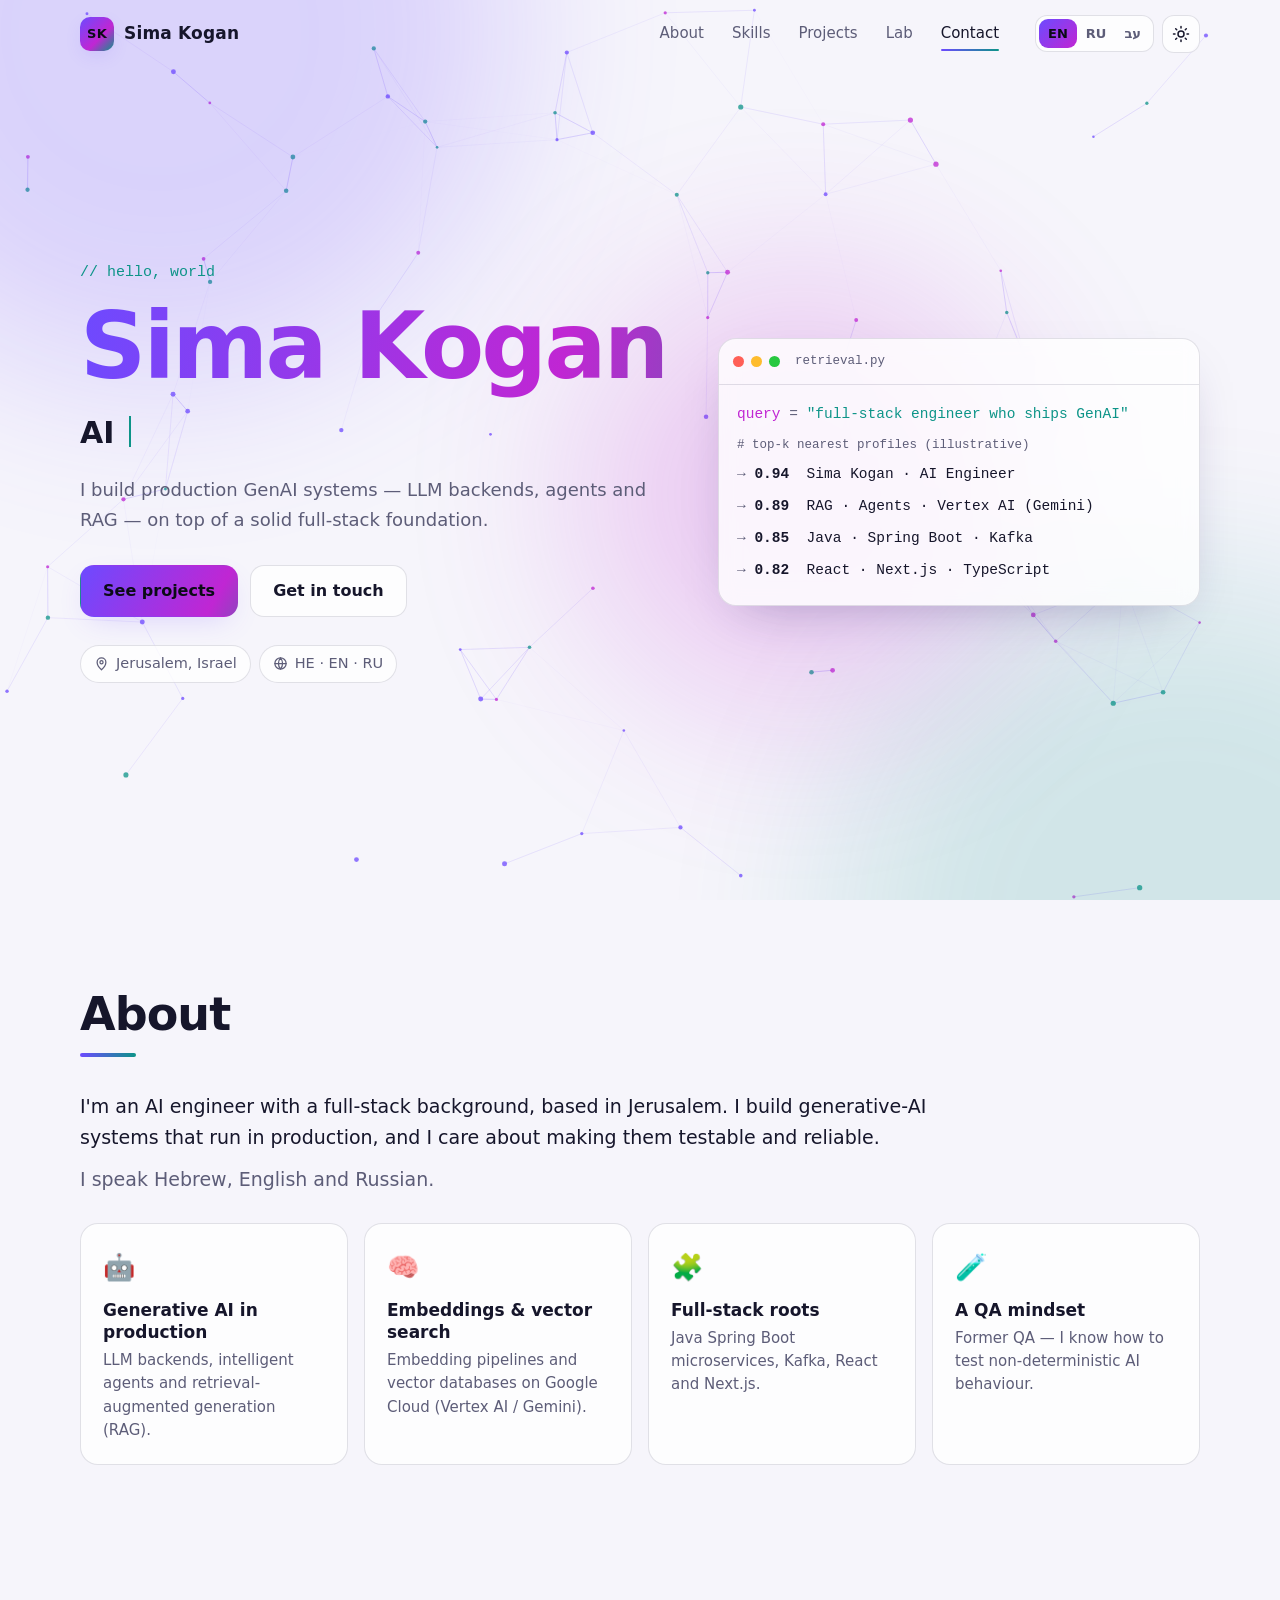
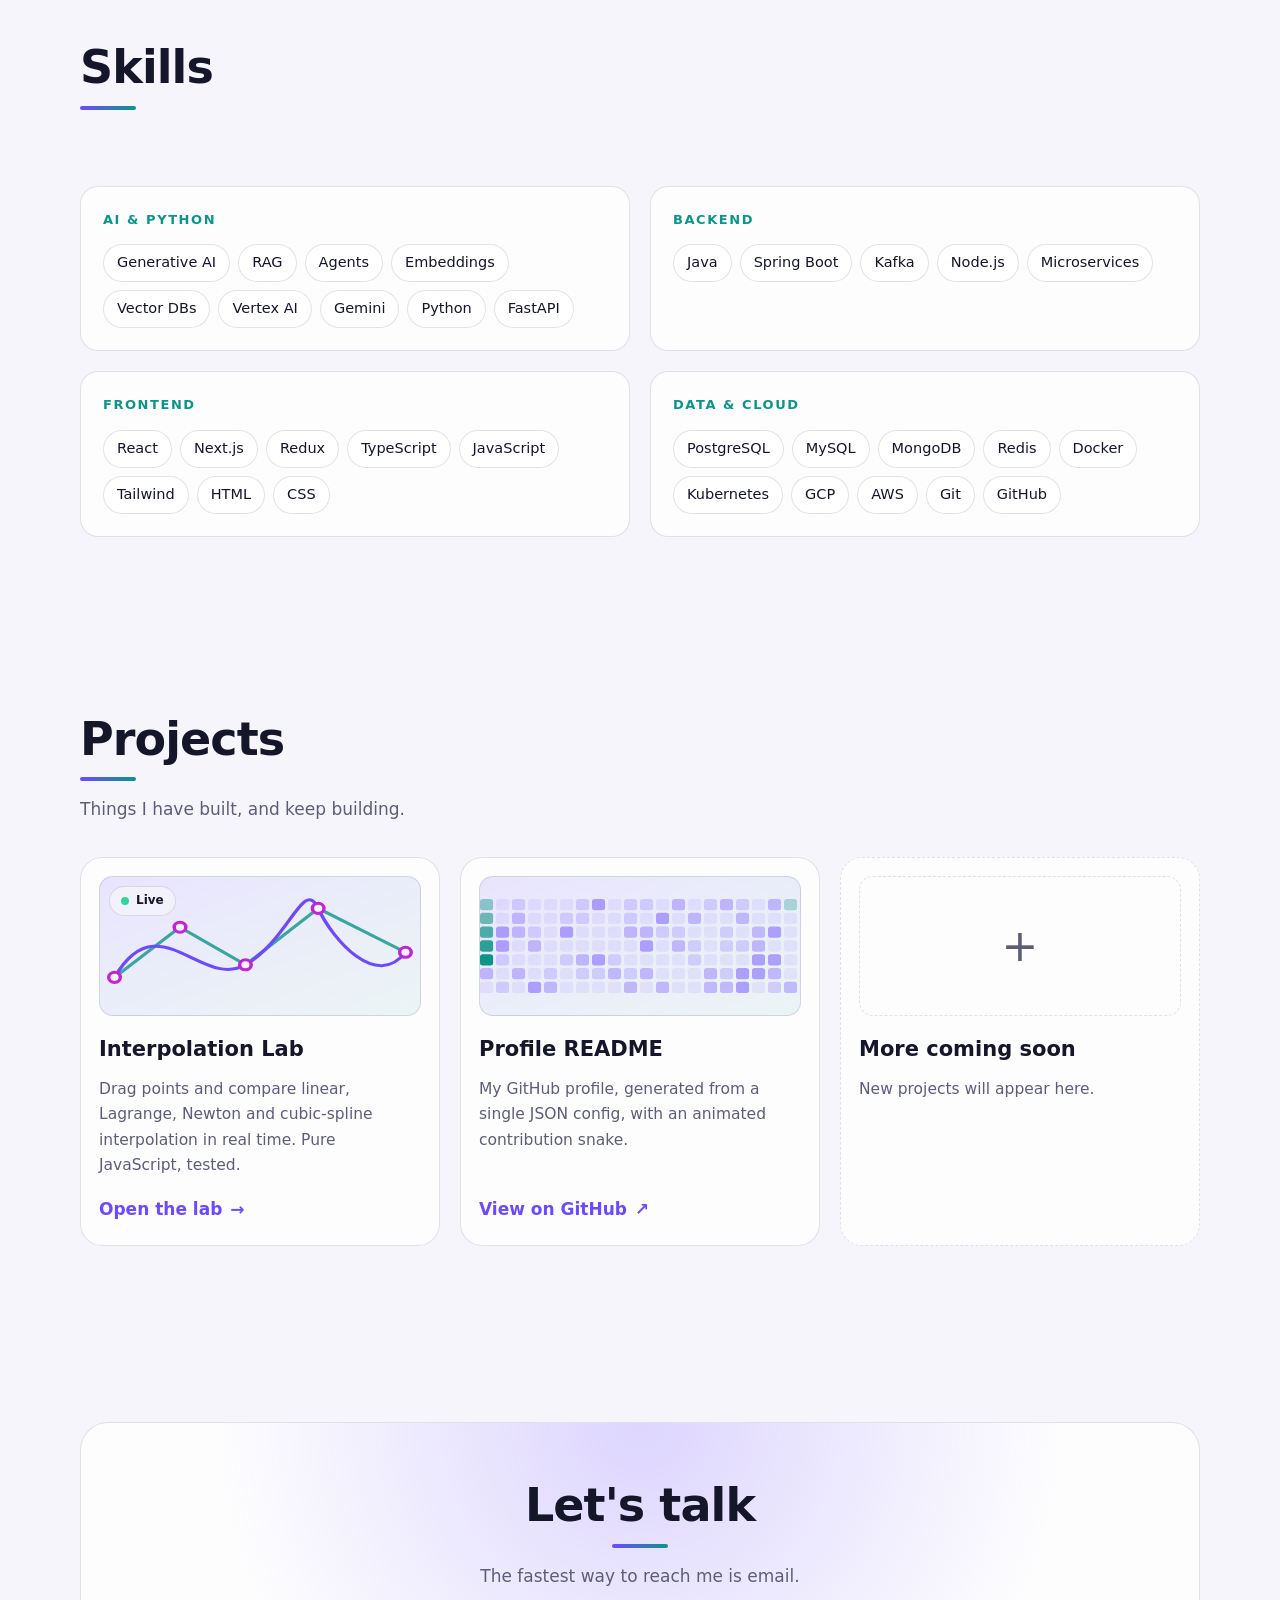
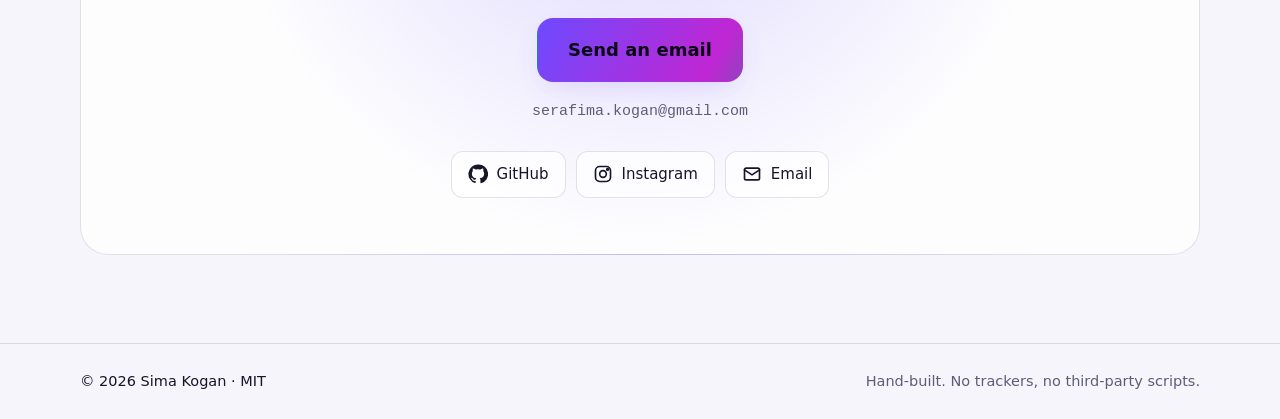
==== index.html @ 6fab61fb "feat: portfolio site" ====
<!DOCTYPE html>
<html lang="en" dir="ltr">
<head>
  <meta charset="UTF-8">
  <meta name="viewport" content="width=device-width, initial-scale=1">
  <title>Sima Kogan — AI Engineer &amp; Full Stack Developer</title>
  <meta name="description" content="Portfolio of Sima Kogan — AI Engineer and Full Stack Developer in Jerusalem. Generative AI, RAG, Vertex AI, Java and React.">
  <meta name="author" content="Sima Kogan">
  <meta name="theme-color" content="#07070d">
  <meta property="og:title" content="Sima Kogan — AI Engineer &amp; Full Stack Developer">
  <meta property="og:description" content="Production GenAI systems, RAG and agents on a full-stack foundation.">
  <meta property="og:type" content="website">
  <link rel="canonical" href="https://simakogan.github.io/portfolio/">
  <link rel="icon" href="favicon.svg" type="image/svg+xml">
  <link rel="stylesheet" href="css/style.css">
  <script>
    (function () {
      var d = document.documentElement;
      d.classList.add('js');
      try {
        var t = localStorage.getItem('sk-theme');
        if (!t) t = matchMedia('(prefers-color-scheme: light)').matches ? 'light' : 'dark';
        d.setAttribute('data-theme', t);
        var l = localStorage.getItem('sk-lang');
        if (l === 'ru' || l === 'he') { d.lang = l; d.dir = l === 'he' ? 'rtl' : 'ltr'; }
      } catch (e) { d.setAttribute('data-theme', 'dark'); }
    })();
  </script>
</head>
<body data-title="title.home">
  <div class="progress" id="progress" aria-hidden="true"></div>
  <canvas id="bg" aria-hidden="true"></canvas>
  <div class="aurora" aria-hidden="true"><i></i><i></i><i></i></div>
  <div class="cursor-glow" id="glow" aria-hidden="true"></div>

  <header class="nav" id="nav">
    <div class="nav__inner">
      <a class="logo" href="#top" aria-label="Sima Kogan">
        <span class="logo__mark">SK</span><span class="logo__text">Sima Kogan</span>
      </a>
      <nav class="nav__links" id="navLinks" aria-label="Main">
        <a href="#about" data-i18n="nav.about">About</a>
        <a href="#skills" data-i18n="nav.skills">Skills</a>
        <a href="#projects" data-i18n="nav.projects">Projects</a>
        <a href="lab.html" data-i18n="nav.lab">Lab</a>
        <a href="#contact" data-i18n="nav.contact">Contact</a>
      </nav>
      <div class="nav__tools">
        <div class="seg" role="group" aria-label="Language">
          <button type="button" data-lang="en" aria-pressed="true">EN</button>
          <button type="button" data-lang="ru" aria-pressed="false">RU</button>
          <button type="button" data-lang="he" aria-pressed="false">עב</button>
        </div>
        <button type="button" class="icon-btn" id="theme" aria-label="Toggle theme" title="Toggle theme">
          <svg viewBox="0 0 24 24" width="18" height="18" fill="none" stroke="currentColor" stroke-width="2" stroke-linecap="round" stroke-linejoin="round" aria-hidden="true"><circle cx="12" cy="12" r="4"/><path d="M12 2v2M12 20v2M4.9 4.9l1.4 1.4M17.7 17.7l1.4 1.4M2 12h2M20 12h2M4.9 19.1l1.4-1.4M17.7 6.3l1.4-1.4"/></svg>
        </button>
        <button type="button" class="icon-btn burger" id="burger" aria-label="Menu" aria-expanded="false">
          <span></span><span></span><span></span>
        </button>
      </div>
    </div>
  </header>

  <main id="top">
    <!-- HERO -->
    <section class="hero container">
      <div class="hero__text">
        <p class="mono eyebrow" data-i18n="hero.greet">// hello, world</p>
        <h1 class="hero__name"><span class="grad">Sima Kogan</span></h1>
        <p class="hero__role"><span id="typed" aria-live="off"></span><span class="caret" aria-hidden="true"></span></p>
        <p class="hero__tag" data-i18n="hero.tag">I build production GenAI systems — LLM backends, agents and RAG — on top of a solid full-stack foundation.</p>
        <div class="hero__cta">
          <a class="btn btn--primary" href="#projects" data-i18n="hero.cta1">See projects</a>
          <a class="btn btn--ghost" href="#contact" data-i18n="hero.cta2">Get in touch</a>
        </div>
        <ul class="chips chips--meta">
          <li><svg viewBox="0 0 24 24" width="15" height="15" fill="none" stroke="currentColor" stroke-width="2" stroke-linecap="round" stroke-linejoin="round" aria-hidden="true"><path d="M12 22s7-6.2 7-12a7 7 0 1 0-14 0c0 5.8 7 12 7 12z"/><circle cx="12" cy="10" r="2.5"/></svg><span data-i18n="hero.loc">Jerusalem, Israel</span></li>
          <li><svg viewBox="0 0 24 24" width="15" height="15" fill="none" stroke="currentColor" stroke-width="2" stroke-linecap="round" stroke-linejoin="round" aria-hidden="true"><circle cx="12" cy="12" r="9"/><path d="M3 12h18M12 3a14 14 0 0 1 0 18M12 3a14 14 0 0 0 0 18"/></svg><span data-i18n="hero.langs">HE · EN · RU</span></li>
        </ul>
      </div>

      <div class="term tilt" aria-hidden="true">
        <div class="term__bar"><i></i><i></i><i></i><span>retrieval.py</span></div>
        <div class="term__body">
          <div class="ln" style="--d:.2s"><span class="k">query</span> <span class="o">=</span> <span class="s">"full-stack engineer who ships GenAI"</span></div>
          <div class="ln c" style="--d:.5s"># top-k nearest profiles (illustrative)</div>
          <div class="ln" style="--d:.8s"><span class="o">→</span> <span class="n">0.94</span>  Sima Kogan · AI Engineer</div>
          <div class="ln" style="--d:1.1s"><span class="o">→</span> <span class="n">0.89</span>  RAG · Agents · Vertex AI (Gemini)</div>
          <div class="ln" style="--d:1.4s"><span class="o">→</span> <span class="n">0.85</span>  Java · Spring Boot · Kafka</div>
          <div class="ln" style="--d:1.7s"><span class="o">→</span> <span class="n">0.82</span>  React · Next.js · TypeScript</div>
        </div>
      </div>
    </section>

    <!-- ABOUT -->
    <section class="section container" id="about">
      <h2 class="section__title reveal" data-i18n="about.title">About</h2>
      <div class="about">
        <div class="about__text reveal">
          <p data-i18n="about.p1">I'm an AI engineer with a full-stack background, based in Jerusalem. I build generative-AI systems that run in production, and I care about making them testable and reliable.</p>
          <p class="muted" data-i18n="about.p2">I speak Hebrew, English and Russian.</p>
        </div>
        <div class="cards">
          <article class="card spot reveal" style="--d:.05s">
            <div class="card__ic">🤖</div>
            <h3 data-i18n="about.c1.t">Generative AI in production</h3>
            <p data-i18n="about.c1.d">LLM backends, intelligent agents and retrieval-augmented generation (RAG).</p>
          </article>
          <article class="card spot reveal" style="--d:.12s">
            <div class="card__ic">🧠</div>
            <h3 data-i18n="about.c2.t">Embeddings &amp; vector search</h3>
            <p data-i18n="about.c2.d">Embedding pipelines and vector databases on Google Cloud (Vertex AI / Gemini).</p>
          </article>
          <article class="card spot reveal" style="--d:.19s">
            <div class="card__ic">🧩</div>
            <h3 data-i18n="about.c3.t">Full-stack roots</h3>
            <p data-i18n="about.c3.d">Java Spring Boot microservices, Kafka, React and Next.js.</p>
          </article>
          <article class="card spot reveal" style="--d:.26s">
            <div class="card__ic">🧪</div>
            <h3 data-i18n="about.c4.t">A QA mindset</h3>
            <p data-i18n="about.c4.d">Former QA — I know how to test non-deterministic AI behaviour.</p>
          </article>
        </div>
      </div>
    </section>

    <!-- SKILLS -->
    <section class="section container" id="skills">
      <h2 class="section__title reveal" data-i18n="skills.title">Skills</h2>
      <p class="section__sub reveal" data-i18n="skills.sub">The tools I reach for.</p>
      <div class="skills">
        <div class="skillgroup reveal">
          <h3 data-i18n="skills.g1">AI &amp; Python</h3>
          <ul class="chips"><li>Generative AI</li><li>RAG</li><li>Agents</li><li>Embeddings</li><li>Vector DBs</li><li>Vertex AI</li><li>Gemini</li><li>Python</li><li>FastAPI</li></ul>
        </div>
        <div class="skillgroup reveal" style="--d:.06s">
          <h3 data-i18n="skills.g2">Backend</h3>
          <ul class="chips"><li>Java</li><li>Spring Boot</li><li>Kafka</li><li>Node.js</li><li>Microservices</li></ul>
        </div>
        <div class="skillgroup reveal" style="--d:.12s">
          <h3 data-i18n="skills.g3">Frontend</h3>
          <ul class="chips"><li>React</li><li>Next.js</li><li>Redux</li><li>TypeScript</li><li>JavaScript</li><li>Tailwind</li><li>HTML</li><li>CSS</li></ul>
        </div>
        <div class="skillgroup reveal" style="--d:.18s">
          <h3 data-i18n="skills.g4">Data &amp; cloud</h3>
          <ul class="chips"><li>PostgreSQL</li><li>MySQL</li><li>MongoDB</li><li>Redis</li><li>Docker</li><li>Kubernetes</li><li>GCP</li><li>AWS</li><li>Git</li><li>GitHub</li></ul>
        </div>
      </div>
    </section>

    <!-- PROJECTS -->
    <section class="section container" id="projects">
      <h2 class="section__title reveal" data-i18n="projects.title">Projects</h2>
      <p class="section__sub reveal" data-i18n="projects.sub">Things I have built, and keep building.</p>
      <div class="projects">
        <a class="project tilt spot reveal" href="lab.html">
          <div class="project__art" aria-hidden="true">
            <svg viewBox="0 0 220 110" preserveAspectRatio="none">
              <path class="p-line l1" d="M10 80 L55 40 L100 70 L150 25 L210 60"/>
              <path class="p-line l2" d="M10 80 C 40 20, 70 90, 100 70 S 140 0, 150 25 S 190 90, 210 60"/>
              <g class="p-dots"><circle cx="10" cy="80" r="4"/><circle cx="55" cy="40" r="4"/><circle cx="100" cy="70" r="4"/><circle cx="150" cy="25" r="4"/><circle cx="210" cy="60" r="4"/></g>
            </svg>
          </div>
          <span class="badge"><i></i><span data-i18n="projects.live">Live</span></span>
          <h3 data-i18n="projects.p1.t">Interpolation Lab</h3>
          <p data-i18n="projects.p1.d">Drag points and compare linear, Lagrange, Newton and cubic-spline interpolation in real time. Pure JavaScript, tested.</p>
          <span class="project__link"><span data-i18n="projects.p1.b">Open the lab</span> <b aria-hidden="true">→</b></span>
        </a>
        <a class="project tilt spot reveal" style="--d:.08s" href="https://github.com/SimaKogan/SimaKogan" target="_blank" rel="noopener">
          <div class="project__art project__art--grid" aria-hidden="true">
            <svg viewBox="0 0 220 110" preserveAspectRatio="none">
              <g class="p-cells"></g>
            </svg>
          </div>
          <h3 data-i18n="projects.p2.t">Profile README</h3>
          <p data-i18n="projects.p2.d">My GitHub profile, generated from a single JSON config, with an animated contribution snake.</p>
          <span class="project__link"><span data-i18n="projects.p2.b">View on GitHub</span> <b aria-hidden="true">↗</b></span>
        </a>
        <div class="project project--soon reveal" style="--d:.16s">
          <div class="project__art project__art--soon" aria-hidden="true"><span>+</span></div>
          <h3 data-i18n="projects.p3.t">More coming soon</h3>
          <p data-i18n="projects.p3.d">New projects will appear here.</p>
        </div>
      </div>
    </section>

    <!-- CONTACT -->
    <section class="section container" id="contact">
      <div class="contact reveal">
        <h2 class="section__title" data-i18n="contact.title">Let's talk</h2>
        <p class="section__sub" data-i18n="contact.sub">The fastest way to reach me is email.</p>
        <a class="btn btn--primary btn--lg" href="mailto:serafima.kogan@gmail.com"><span data-i18n="contact.mail">Send an email</span></a>
        <p class="mono contact__mail">serafima.kogan@gmail.com</p>
        <ul class="social">
          <li><a href="https://github.com/SimaKogan" target="_blank" rel="noopener" aria-label="GitHub">
            <svg viewBox="0 0 24 24" width="20" height="20" fill="currentColor" aria-hidden="true"><path d="M12 .5a11.5 11.5 0 0 0-3.64 22.41c.58.1.79-.25.79-.56v-2c-3.2.7-3.88-1.37-3.88-1.37-.52-1.33-1.28-1.69-1.28-1.69-1.04-.71.08-.7.08-.7 1.15.08 1.76 1.19 1.76 1.19 1.03 1.76 2.7 1.25 3.36.96.1-.75.4-1.25.73-1.54-2.55-.29-5.24-1.28-5.24-5.69 0-1.26.45-2.28 1.19-3.08-.12-.29-.52-1.46.11-3.04 0 0 .97-.31 3.17 1.18a11 11 0 0 1 5.78 0c2.2-1.49 3.17-1.18 3.17-1.18.63 1.58.23 2.75.11 3.04.74.8 1.19 1.82 1.19 3.08 0 4.42-2.7 5.39-5.27 5.68.41.36.78 1.06.78 2.14v3.17c0 .31.21.67.8.56A11.5 11.5 0 0 0 12 .5z"/></svg><span>GitHub</span></a></li>
          <li><a href="https://instagram.com/serafymakogan" target="_blank" rel="noopener" aria-label="Instagram">
            <svg viewBox="0 0 24 24" width="20" height="20" fill="none" stroke="currentColor" stroke-width="2" stroke-linecap="round" stroke-linejoin="round" aria-hidden="true"><rect x="3" y="3" width="18" height="18" rx="5"/><circle cx="12" cy="12" r="4"/><circle cx="17.5" cy="6.5" r="1" fill="currentColor"/></svg><span>Instagram</span></a></li>
          <li><a href="mailto:serafima.kogan@gmail.com" aria-label="Email">
            <svg viewBox="0 0 24 24" width="20" height="20" fill="none" stroke="currentColor" stroke-width="2" stroke-linecap="round" stroke-linejoin="round" aria-hidden="true"><rect x="3" y="5" width="18" height="14" rx="2"/><path d="m3 7 9 6 9-6"/></svg><span>Email</span></a></li>
        </ul>
      </div>
    </section>
  </main>

  <footer class="footer">
    <div class="container footer__inner">
      <span>© <span id="year">2026</span> Sima Kogan · MIT</span>
      <span class="muted" data-i18n="footer.built">Hand-built. No trackers, no third-party scripts.</span>
    </div>
  </footer>

  <script src="js/i18n.js"></script>
  <script src="js/common.js"></script>
  <script src="js/home.js"></script>
</body>
</html>
---- css/style.css ----
/* ==========================================================
   Sima Kogan — portfolio. Hand-written CSS, no dependencies.
   ========================================================== */

:root {
  --bg: #07070d;
  --bg2: #0d0d1a;
  --fg: #ececf6;
  --muted: #9a9ab3;
  --card: rgba(255, 255, 255, .045);
  --card-hi: rgba(255, 255, 255, .08);
  --line: rgba(255, 255, 255, .1);
  --a: #a78bfa;      /* violet */
  --b: #5eead4;      /* mint */
  --c: #f0abfc;      /* orchid */
  --d: #fbbf24;      /* amber */
  --glow: rgba(167, 139, 250, .35);
  --shadow: 0 20px 60px -20px rgba(0, 0, 0, .7);
  --radius: 18px;
  --maxw: 1120px;
  --nav-h: 68px;
  --font: system-ui, -apple-system, "Segoe UI", Roboto, "Noto Sans", "Noto Sans Hebrew", "Helvetica Neue", Arial, sans-serif;
  --mono: ui-monospace, "SF Mono", "Cascadia Code", Menlo, Consolas, "Liberation Mono", monospace;
  color-scheme: dark;
}

:root[data-theme="light"] {
  --bg: #f6f5fb;
  --bg2: #ffffff;
  --fg: #16162b;
  --muted: #5d5d78;
  --card: rgba(255, 255, 255, .75);
  --card-hi: #ffffff;
  --line: rgba(22, 22, 60, .12);
  --a: #6d4aff;
  --b: #0d9488;
  --c: #c026d3;
  --d: #d97706;
  --glow: rgba(109, 74, 255, .22);
  --shadow: 0 20px 50px -24px rgba(40, 30, 100, .35);
  color-scheme: light;
}

*, *::before, *::after { box-sizing: border-box; }
html { scroll-behavior: smooth; scroll-padding-top: calc(var(--nav-h) + 12px); -webkit-text-size-adjust: 100%; }
body {
  margin: 0;
  background: var(--bg);
  color: var(--fg);
  font-family: var(--font);
  font-size: 17px;
  line-height: 1.65;
  overflow-x: hidden;
  -webkit-font-smoothing: antialiased;
}
img, svg { max-width: 100%; }
a { color: inherit; text-decoration: none; }
ul { list-style: none; margin: 0; padding: 0; }
h1, h2, h3, p { margin: 0; }
button { font: inherit; color: inherit; cursor: pointer; }
:focus-visible { outline: 2px solid var(--b); outline-offset: 3px; border-radius: 6px; }
::selection { background: var(--a); color: #fff; }

.container { width: min(100% - 32px, var(--maxw)); margin-inline: auto; position: relative; z-index: 1; }
.mono { font-family: var(--mono); }
.muted { color: var(--muted); }

/* ---------- background layers ---------- */
#bg { position: fixed; inset: 0; width: 100%; height: 100%; z-index: 0; pointer-events: none; }
.aurora { position: fixed; inset: 0; z-index: 0; pointer-events: none; overflow: hidden; }
.aurora i {
  position: absolute; width: 55vmax; height: 55vmax; border-radius: 50%;
  filter: blur(90px); opacity: .22; will-change: transform;
  animation: drift 26s ease-in-out infinite alternate;
}
.aurora i:nth-child(1) { background: var(--a); top: -25vmax; left: -15vmax; }
.aurora i:nth-child(2) { background: var(--b); bottom: -30vmax; right: -20vmax; animation-duration: 32s; opacity: .14; }
.aurora i:nth-child(3) { background: var(--c); top: 30%; left: 45%; width: 35vmax; height: 35vmax; animation-duration: 38s; opacity: .10; }
:root[data-theme="light"] .aurora i { opacity: .20; }
:root[data-theme="light"] .aurora i:nth-child(2) { opacity: .16; }
@keyframes drift { to { transform: translate3d(8vmax, 6vmax, 0) scale(1.15); } }

.cursor-glow {
  position: fixed; left: 0; top: 0; width: 420px; height: 420px; margin: -210px 0 0 -210px;
  border-radius: 50%; pointer-events: none; z-index: 0; opacity: 0;
  background: radial-gradient(circle, var(--glow), transparent 65%);
  transition: opacity .4s; will-change: transform;
}
.cursor-glow.on { opacity: .55; }
@media (hover: none) { .cursor-glow { display: none; } }

.progress {
  position: fixed; top: 0; left: 0; right: 0; height: 3px; z-index: 60;
  background: linear-gradient(90deg, var(--a), var(--c), var(--b));
  transform-origin: 0 50%; transform: scaleX(0);
}
:root[dir="rtl"] .progress { transform-origin: 100% 50%; }

/* ---------- nav ---------- */
.nav {
  position: fixed; inset: 0 0 auto 0; height: var(--nav-h); z-index: 50;
  transition: background .3s, border-color .3s, backdrop-filter .3s;
  border-bottom: 1px solid transparent;
}
.nav.scrolled {
  background: color-mix(in srgb, var(--bg) 72%, transparent);
  -webkit-backdrop-filter: blur(14px) saturate(1.4); backdrop-filter: blur(14px) saturate(1.4);
  border-bottom-color: var(--line);
}
.nav__inner { width: min(100% - 32px, var(--maxw)); height: 100%; margin-inline: auto; display: flex; align-items: center; gap: 24px; }
.logo { display: inline-flex; align-items: center; gap: 10px; font-weight: 700; letter-spacing: .01em; }
.logo__mark {
  display: grid; place-items: center; width: 34px; height: 34px; border-radius: 10px;
  font-size: 13px; font-weight: 800; color: #0b0b16;
  background: linear-gradient(135deg, var(--a), var(--c) 60%, var(--b));
  box-shadow: 0 6px 20px -6px var(--glow);
}
.nav__links { margin-inline-start: auto; display: flex; gap: 4px; }
.nav__links a { position: relative; padding: 8px 12px; border-radius: 10px; font-size: 15px; color: var(--muted); transition: color .2s, background .2s; }
.nav__links a:hover, .nav__links a.active { color: var(--fg); }
.nav__links a::after {
  content: ""; position: absolute; inset-inline: 12px; bottom: 3px; height: 2px; border-radius: 2px;
  background: linear-gradient(90deg, var(--a), var(--b)); transform: scaleX(0); transition: transform .25s;
}
.nav__links a:hover::after, .nav__links a.active::after { transform: scaleX(1); }
.nav__tools { display: flex; align-items: center; gap: 8px; }

.seg { display: inline-flex; padding: 3px; border: 1px solid var(--line); border-radius: 12px; background: var(--card); }
.seg button { border: 0; background: transparent; padding: 4px 9px; border-radius: 9px; font-size: 13px; font-weight: 600; color: var(--muted); transition: .2s; }
.seg button[aria-pressed="true"] { background: linear-gradient(135deg, var(--a), var(--c)); color: #0b0b16; }
.icon-btn { display: grid; place-items: center; width: 38px; height: 38px; border-radius: 12px; border: 1px solid var(--line); background: var(--card); transition: .2s; }
.icon-btn:hover { border-color: var(--a); box-shadow: 0 0 0 4px var(--glow); }
.burger { display: none; flex-direction: column; gap: 4px; justify-content: center; align-items: center; }
.burger span { width: 16px; height: 2px; background: currentColor; border-radius: 2px; transition: .25s; }
.burger[aria-expanded="true"] span:nth-child(1) { transform: translateY(6px) rotate(45deg); }
.burger[aria-expanded="true"] span:nth-child(2) { opacity: 0; }
.burger[aria-expanded="true"] span:nth-child(3) { transform: translateY(-6px) rotate(-45deg); }

@media (max-width: 860px) {
  .burger { display: flex; }
  .nav__links {
    position: absolute; inset: var(--nav-h) 0 auto 0; margin: 0; padding: 12px 16px 18px;
    flex-direction: column; background: color-mix(in srgb, var(--bg) 94%, transparent);
    -webkit-backdrop-filter: blur(16px); backdrop-filter: blur(16px);
    border-bottom: 1px solid var(--line);
    transform: translateY(-12px); opacity: 0; pointer-events: none; transition: .25s;
  }
  .nav__links.open { transform: none; opacity: 1; pointer-events: auto; }
  .nav__links a { padding: 12px; font-size: 17px; }
  .nav__tools { margin-inline-start: auto; }
  .logo__text { display: none; }
}

/* ---------- buttons / chips ---------- */
.btn {
  display: inline-flex; align-items: center; gap: 8px; padding: 12px 22px; border-radius: 14px;
  font-weight: 650; font-size: 16px; border: 1px solid transparent; transition: transform .2s, box-shadow .25s, background .25s, border-color .25s;
}
.btn--primary { color: #0b0b16; background: linear-gradient(120deg, var(--a), var(--c) 55%, var(--b)); background-size: 160% 100%; box-shadow: 0 10px 30px -10px var(--glow); }
.btn--primary:hover { transform: translateY(-2px); box-shadow: 0 16px 40px -10px var(--glow); background-position: 100% 0; }
.btn--ghost { border-color: var(--line); background: var(--card); }
.btn--ghost:hover { transform: translateY(-2px); border-color: var(--a); box-shadow: 0 0 0 4px var(--glow); }
.btn--lg { padding: 16px 30px; font-size: 18px; border-radius: 16px; }

.chips { display: flex; flex-wrap: wrap; gap: 8px; }
.chips li {
  padding: 6px 13px; border-radius: 999px; font-size: 14.5px; border: 1px solid var(--line); background: var(--card);
  transition: transform .2s, border-color .2s, background .2s, color .2s;
}
.chips li:hover { transform: translateY(-2px); border-color: var(--a); color: var(--fg); background: var(--card-hi); }
.chips--meta { margin-top: 28px; }
.chips--meta li { display: inline-flex; align-items: center; gap: 7px; color: var(--muted); }

.grad {
  background: linear-gradient(100deg, var(--a), var(--c), var(--b), var(--a));
  background-size: 250% 100%; -webkit-background-clip: text; background-clip: text; color: transparent;
  animation: shine 9s linear infinite;
}
@keyframes shine { to { background-position: -250% 0; } }

/* ---------- reveal ---------- */
.js .reveal { opacity: 0; transform: translateY(26px); transition: opacity .7s cubic-bezier(.2, .7, .2, 1) var(--d, 0s), transform .7s cubic-bezier(.2, .7, .2, 1) var(--d, 0s); }
.js .reveal.in { opacity: 1; transform: none; }

/* ---------- hero ---------- */
.hero { min-height: 100svh; padding: calc(var(--nav-h) + 40px) 0 64px; display: grid; grid-template-columns: 1.1fr .9fr; gap: 48px; align-items: center; }
.eyebrow { color: var(--b); font-size: 15px; margin-bottom: 14px; direction: ltr; unicode-bidi: isolate; text-align: start; }
:root[dir="rtl"] .eyebrow { text-align: right; }
.hero__name { font-size: clamp(46px, 8vw, 92px); line-height: 1.02; font-weight: 800; letter-spacing: -.03em; }
.hero__role { margin-top: 14px; min-height: 1.5em; font-size: clamp(20px, 3vw, 30px); font-weight: 600; color: var(--fg); }
.caret { display: inline-block; width: 2px; height: 1.05em; margin-inline-start: 4px; vertical-align: -.15em; background: var(--b); animation: blink 1s steps(2) infinite; }
@keyframes blink { 50% { opacity: 0; } }
.hero__tag { margin-top: 18px; max-width: 34em; color: var(--muted); font-size: 18px; }
.hero__cta { margin-top: 30px; display: flex; flex-wrap: wrap; gap: 12px; }

.term {
  direction: ltr; text-align: left; border: 1px solid var(--line); border-radius: var(--radius); overflow: hidden;
  background: color-mix(in srgb, var(--bg2) 80%, transparent); -webkit-backdrop-filter: blur(10px); backdrop-filter: blur(10px);
  box-shadow: var(--shadow), 0 0 0 1px rgba(255, 255, 255, .02) inset; will-change: transform;
  font-family: var(--mono); font-size: 14.5px;
}
.term__bar { display: flex; align-items: center; gap: 7px; padding: 12px 14px; border-bottom: 1px solid var(--line); color: var(--muted); font-size: 12.5px; }
.term__bar i { width: 11px; height: 11px; border-radius: 50%; background: #ff5f57; }
.term__bar i:nth-child(2) { background: #febc2e; }
.term__bar i:nth-child(3) { background: #28c840; }
.term__bar span { margin-left: 8px; }
.term__body { padding: 18px 18px 22px; display: grid; gap: 8px; }
.ln { white-space: pre-wrap; overflow-wrap: anywhere; opacity: 0; transform: translateX(-8px); animation: ln .6s ease forwards; animation-delay: var(--d); }
@keyframes ln { to { opacity: 1; transform: none; } }
.ln .k { color: var(--c); } .ln .o { color: var(--muted); } .ln .s { color: var(--b); } .ln .n { color: var(--d); font-weight: 700; } .ln.c { color: var(--muted); font-size: 12.5px; }

@media (max-width: 900px) {
  .hero { grid-template-columns: 1fr; min-height: auto; padding-top: calc(var(--nav-h) + 36px); gap: 36px; }
}

/* ---------- sections ---------- */
.section { padding: 88px 0; }
.section__title { font-size: clamp(30px, 4.5vw, 46px); font-weight: 800; letter-spacing: -.02em; line-height: 1.15; }
.section__title::after { content: ""; display: block; width: 56px; height: 4px; margin-top: 12px; border-radius: 4px; background: linear-gradient(90deg, var(--a), var(--b)); }
.section__sub { margin-top: 14px; color: var(--muted); max-width: 40em; }

.about { margin-top: 34px; display: grid; gap: 28px; }
.about__text { max-width: 46em; font-size: 19px; display: grid; gap: 10px; }
.cards { display: grid; grid-template-columns: repeat(4, 1fr); gap: 16px; }
.card { padding: 22px; border: 1px solid var(--line); border-radius: var(--radius); background: var(--card); position: relative; overflow: hidden; transition: transform .3s, border-color .3s; }
.card:hover { transform: translateY(-4px); border-color: color-mix(in srgb, var(--a) 60%, var(--line)); }
.card__ic { font-size: 26px; margin-bottom: 10px; }
.card h3 { font-size: 17px; line-height: 1.3; margin-bottom: 6px; }
.card p { color: var(--muted); font-size: 15px; line-height: 1.55; }
@media (max-width: 980px) { .cards { grid-template-columns: repeat(2, 1fr); } }
@media (max-width: 560px) { .cards { grid-template-columns: 1fr; } }

/* mouse-follow spotlight on cards */
.spot::before {
  content: ""; position: absolute; inset: 0; pointer-events: none; opacity: 0; transition: opacity .3s;
  background: radial-gradient(360px circle at var(--mx, 50%) var(--my, 50%), var(--glow), transparent 60%);
}
.spot:hover::before { opacity: 1; }

.skills { margin-top: 34px; display: grid; grid-template-columns: repeat(2, 1fr); gap: 20px; }
.skillgroup { padding: 22px; border: 1px solid var(--line); border-radius: var(--radius); background: var(--card); }
.skillgroup h3 { font-size: 13px; font-weight: 700; letter-spacing: .12em; text-transform: uppercase; color: var(--b); margin-bottom: 14px; }
@media (max-width: 760px) { .skills { grid-template-columns: 1fr; } }

/* ---------- projects ---------- */
.projects { margin-top: 34px; display: grid; grid-template-columns: repeat(3, 1fr); gap: 20px; }
.project {
  position: relative; overflow: hidden; display: flex; flex-direction: column; gap: 10px; padding: 18px 18px 22px;
  border: 1px solid var(--line); border-radius: 22px; background: var(--card); will-change: transform;
  transition: border-color .3s, box-shadow .3s;
}
a.project:hover { border-color: color-mix(in srgb, var(--a) 65%, var(--line)); box-shadow: 0 24px 60px -24px var(--glow); }
.project h3 { font-size: 21px; margin-top: 6px; }
.project p { color: var(--muted); font-size: 15.5px; flex: 1; }
.project__link { margin-top: 6px; display: inline-flex; gap: 8px; align-items: center; font-weight: 650; color: var(--a); }
.project__link b { display: inline-block; transition: transform .25s; }
a.project:hover .project__link b { transform: translateX(5px); }
:root[dir="rtl"] .project__link b { display: none; }
.project__art {
  position: relative; height: 140px; border-radius: 14px; overflow: hidden; border: 1px solid var(--line);
  background: linear-gradient(160deg, color-mix(in srgb, var(--a) 14%, transparent), color-mix(in srgb, var(--b) 8%, transparent));
}
.project__art svg { position: absolute; inset: 0; width: 100%; height: 100%; }
.p-line { fill: none; stroke-width: 2.4; stroke-linecap: round; stroke-linejoin: round; stroke-dasharray: 600; stroke-dashoffset: 600; }
.p-line.l1 { stroke: var(--b); opacity: .8; }
.p-line.l2 { stroke: var(--a); }
.p-dots circle { fill: var(--bg); stroke: var(--c); stroke-width: 2.4; }
.in .p-line, .project.in .p-line { animation: draw 2.2s .3s ease forwards; }
.project:hover .p-line.l2 { animation: draw 1.4s ease forwards; }
@keyframes draw { to { stroke-dashoffset: 0; } }
.p-cells rect { rx: 2; }
.project__art--soon { display: grid; place-items: center; background: transparent; border-style: dashed; }
.project__art--soon span { font-size: 44px; color: var(--muted); font-weight: 200; }
.project--soon { opacity: .75; border-style: dashed; }
.badge { position: absolute; top: 28px; inset-inline-start: 28px; display: inline-flex; align-items: center; gap: 7px; padding: 4px 11px; border-radius: 999px; font-size: 12px; font-weight: 700; background: color-mix(in srgb, var(--bg) 70%, transparent); border: 1px solid var(--line); -webkit-backdrop-filter: blur(6px); backdrop-filter: blur(6px); }
.badge i { width: 8px; height: 8px; border-radius: 50%; background: #34d399; box-shadow: 0 0 0 0 rgba(52, 211, 153, .6); animation: ping 2s infinite; }
@keyframes ping { 70% { box-shadow: 0 0 0 8px rgba(52, 211, 153, 0); } 100% { box-shadow: 0 0 0 0 rgba(52, 211, 153, 0); } }
@media (max-width: 980px) { .projects { grid-template-columns: 1fr; } }

/* ---------- contact / footer ---------- */
.contact {
  text-align: center; padding: 56px 24px; border: 1px solid var(--line); border-radius: 28px;
  background: radial-gradient(600px circle at 50% 0%, var(--glow), transparent 70%), var(--card);
}
.contact .section__title::after { margin-inline: auto; }
.contact .section__sub { margin-inline: auto; margin-bottom: 28px; }
.contact__mail { margin-top: 18px; color: var(--muted); font-size: 15px; user-select: all; }
.social { margin-top: 26px; display: flex; flex-wrap: wrap; justify-content: center; gap: 10px; }
.social a { display: inline-flex; align-items: center; gap: 9px; padding: 10px 16px; border: 1px solid var(--line); border-radius: 12px; background: var(--card); font-size: 15px; transition: .2s; }
.social a:hover { transform: translateY(-2px); border-color: var(--a); box-shadow: 0 0 0 4px var(--glow); }
.footer { position: relative; z-index: 1; border-top: 1px solid var(--line); padding: 26px 0; font-size: 14.5px; }
.footer__inner { display: flex; flex-wrap: wrap; justify-content: space-between; gap: 8px 24px; }

/* ==========================================================
   Interpolation Lab
   ========================================================== */
.page { padding-top: calc(var(--nav-h) + 32px); padding-bottom: 60px; position: relative; z-index: 1; }
.back { display: inline-block; margin-bottom: 18px; color: var(--muted); font-size: 15px; transition: color .2s; }
.back:hover { color: var(--fg); }
.lab { margin-top: 28px; display: grid; grid-template-columns: minmax(0, 1fr) 270px; gap: 18px; align-items: start; }
.lab__toolbar { grid-column: 1 / -1; display: flex; flex-wrap: wrap; gap: 10px 18px; align-items: center; }
.toggles, .actions { display: flex; flex-wrap: wrap; gap: 8px; align-items: center; }
.toggle { position: relative; }
.toggle input { position: absolute; opacity: 0; inset: 0; cursor: pointer; }
.toggle span {
  display: inline-flex; align-items: center; gap: 8px; padding: 7px 13px; border-radius: 999px; font-size: 14.5px;
  border: 1px solid var(--line); background: var(--card); color: var(--muted); transition: .2s; user-select: none;
}
.toggle span::before { content: ""; width: 10px; height: 10px; border-radius: 50%; background: var(--dot); opacity: .35; transition: .2s; }
.toggle input:checked + span { color: var(--fg); border-color: var(--dot); background: color-mix(in srgb, var(--dot) 12%, var(--card)); }
.toggle input:checked + span::before { opacity: 1; box-shadow: 0 0 10px var(--dot); }
.toggle input:focus-visible + span { outline: 2px solid var(--b); outline-offset: 2px; }
.sep { width: 1px; align-self: stretch; background: var(--line); }
.pill { padding: 7px 14px; border-radius: 999px; font-size: 14.5px; border: 1px solid var(--line); background: var(--card); transition: .2s; }
.pill:hover { border-color: var(--a); box-shadow: 0 0 0 3px var(--glow); }
.lab__stage { border: 1px solid var(--line); border-radius: 22px; background: color-mix(in srgb, var(--bg2) 82%, transparent); box-shadow: var(--shadow); padding: 10px; overflow: hidden; }
#plot { display: block; width: 100%; height: auto; border-radius: 14px; touch-action: none; cursor: crosshair; }
.lab__side { border: 1px solid var(--line); border-radius: 22px; background: var(--card); padding: 18px; }
.lab__side h2 { font-size: 13px; letter-spacing: .12em; text-transform: uppercase; color: var(--b); margin-bottom: 12px; }
.readout { display: grid; gap: 8px; font-family: var(--mono); font-size: 14px; direction: ltr; }
.readout .row { display: flex; justify-content: space-between; align-items: center; gap: 10px; }
.readout .row i { display: inline-block; width: 9px; height: 9px; border-radius: 50%; margin-right: 8px; background: var(--dot); }
.readout .row b { font-weight: 600; }
.readout .x { padding-bottom: 8px; margin-bottom: 2px; border-bottom: 1px solid var(--line); color: var(--b); }
.hint { color: var(--muted); font-size: 14px; font-family: var(--font); }
.lab__note { grid-column: 1 / -1; color: var(--muted); font-size: 15.5px; max-width: 52em; }
@media (max-width: 900px) { .lab { grid-template-columns: 1fr; } }

/* 404 */
.nf { min-height: 100svh; display: grid; place-items: center; text-align: center; padding: 24px; position: relative; z-index: 1; }
.nf h1 { font-size: clamp(80px, 22vw, 190px); font-weight: 800; line-height: 1; letter-spacing: -.04em; }
.nf h2 { font-size: 28px; margin-top: 4px; }
.nf p { color: var(--muted); margin: 10px 0 26px; }

/* ---------- reduced motion ---------- */
@media (prefers-reduced-motion: reduce) {
  *, *::before, *::after { animation-duration: .001s !important; animation-iteration-count: 1 !important; transition-duration: .001s !important; scroll-behavior: auto !important; }
  .js .reveal { opacity: 1; transform: none; }
  .ln { opacity: 1; transform: none; }
  .p-line { stroke-dashoffset: 0; }
}
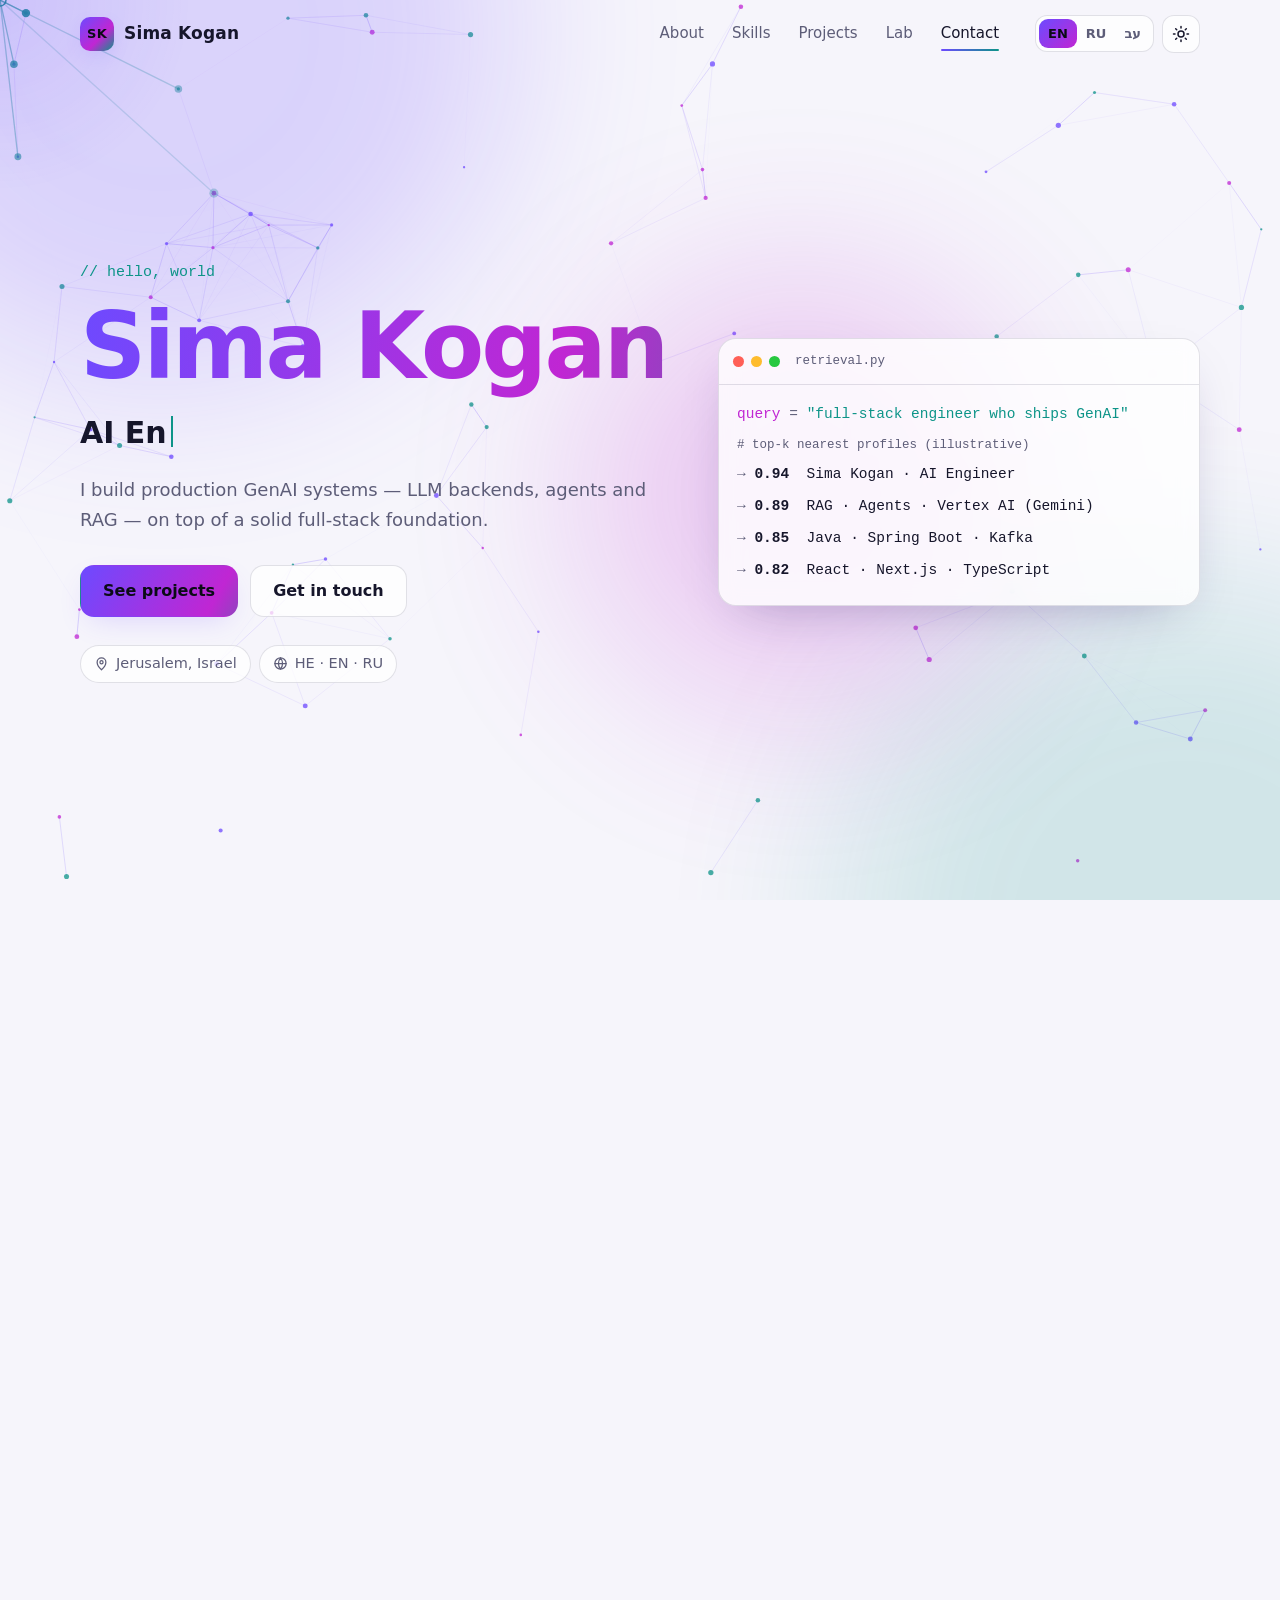
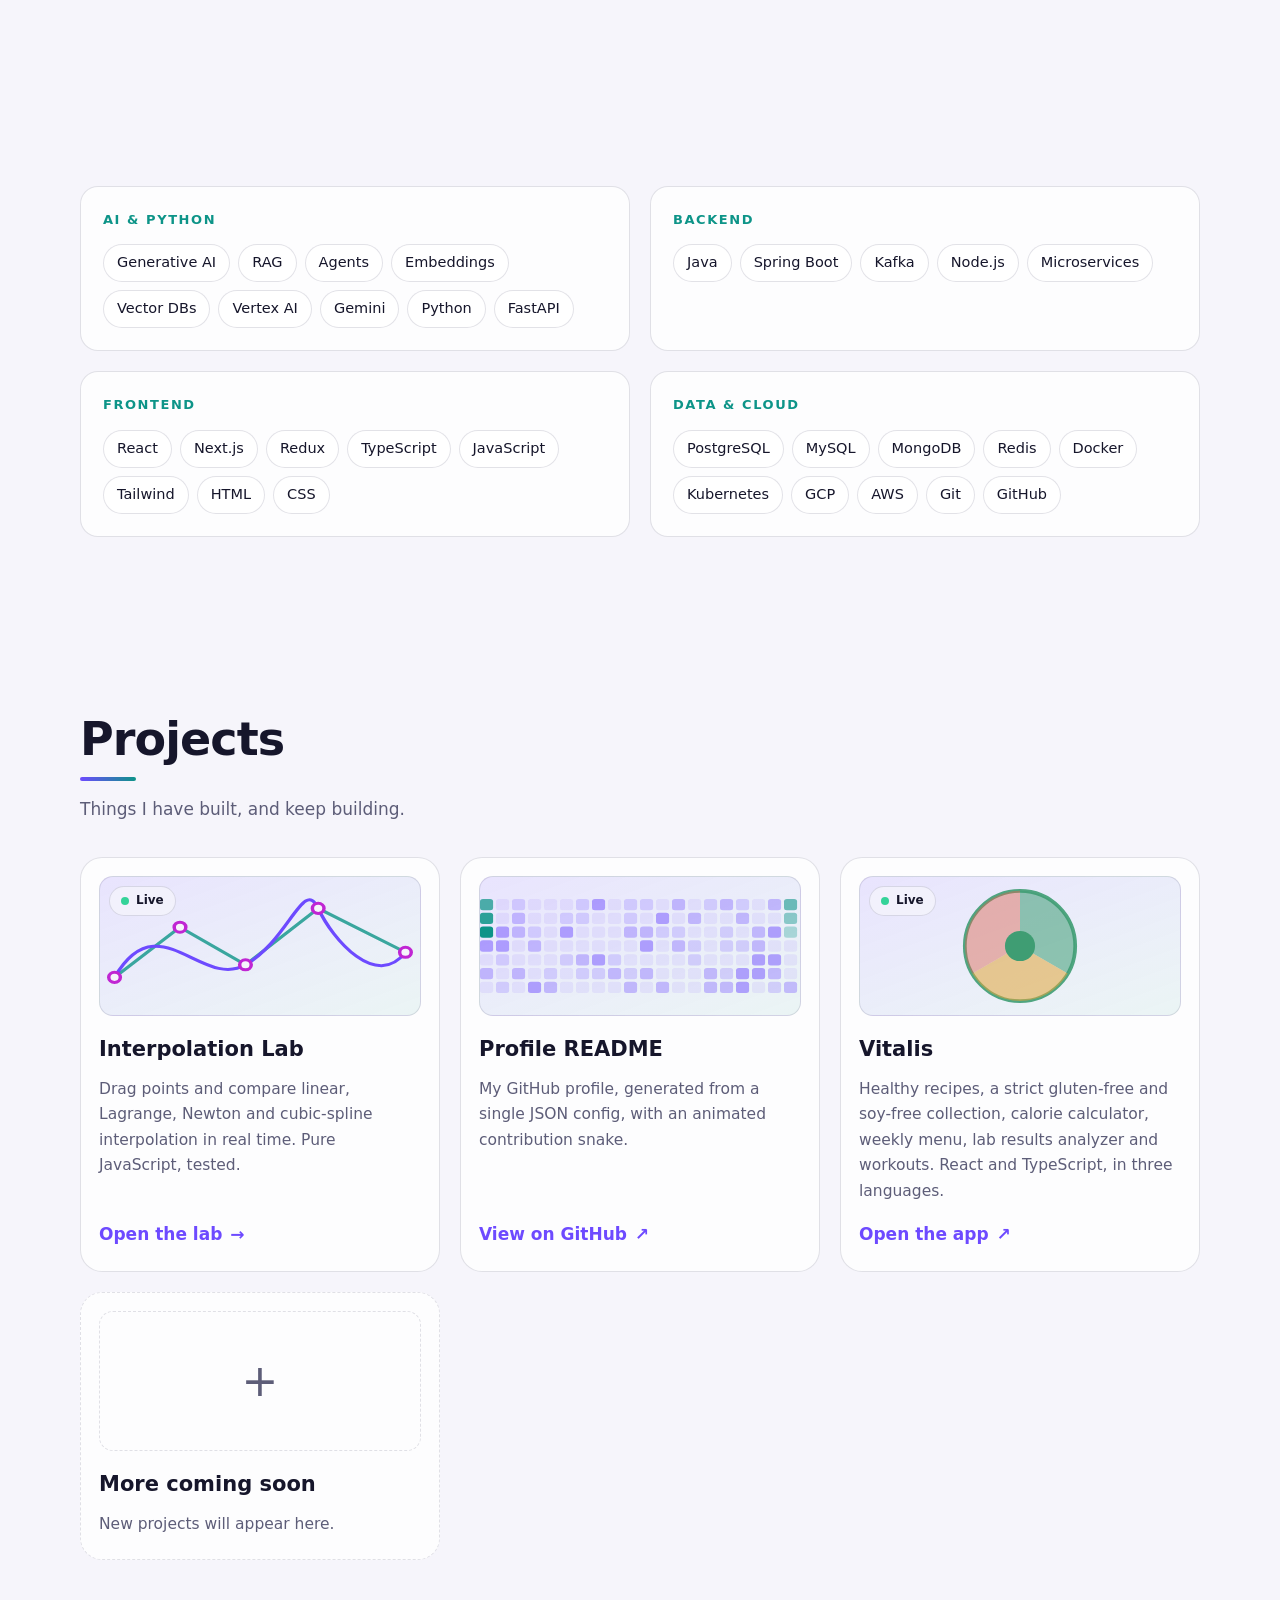
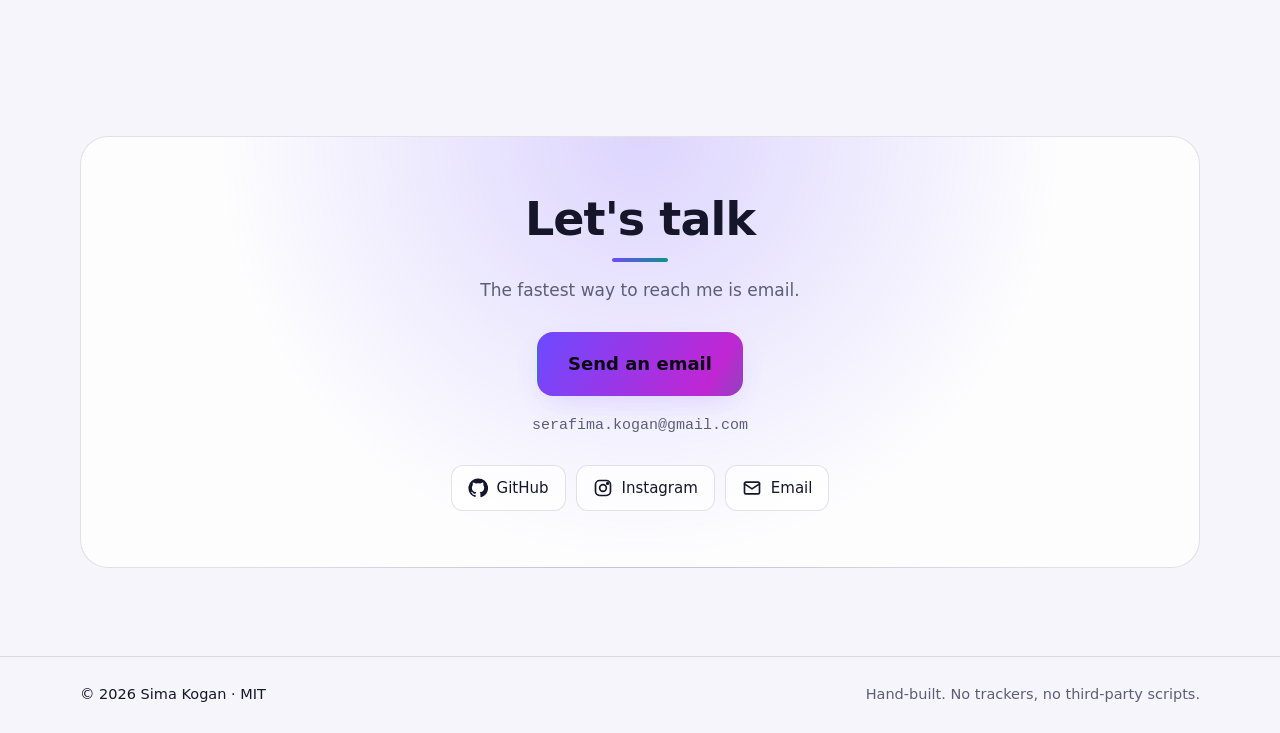
==== commit 58f97f8e: "Add Vitalis to projects" ====
--- a/index.html
+++ b/index.html
@@ -177,6 +177,21 @@
           <p data-i18n="projects.p2.d">My GitHub profile, generated from a single JSON config, with an animated contribution snake.</p>
           <span class="project__link"><span data-i18n="projects.p2.b">View on GitHub</span> <b aria-hidden="true">↗</b></span>
         </a>
+        <a class="project tilt spot reveal" style="--d:.12s" href="https://simakogan.github.io/vitalis/" target="_blank" rel="noopener">
+          <div class="project__art" aria-hidden="true">
+            <svg viewBox="0 0 220 110" preserveAspectRatio="xMidYMid meet">
+              <circle cx="110" cy="55" r="44" fill="none" stroke="#3f9d73" stroke-width="3" opacity=".9"/>
+              <path d="M110 55 L110 11 A44 44 0 0 1 148 77 Z" fill="#3f9d73" opacity=".55"/>
+              <path d="M110 55 L148 77 A44 44 0 0 1 72 77 Z" fill="#e0a43a" opacity=".55"/>
+              <path d="M110 55 L72 77 A44 44 0 0 1 110 11 Z" fill="#d9654f" opacity=".45"/>
+              <circle cx="110" cy="55" r="12" fill="#3f9d73"/>
+            </svg>
+          </div>
+          <span class="badge"><i></i><span data-i18n="projects.live">Live</span></span>
+          <h3 data-i18n="projects.p4.t">Vitalis</h3>
+          <p data-i18n="projects.p4.d">Healthy recipes, a strict gluten-free and soy-free collection, calorie calculator, weekly menu, lab results analyzer and workouts. React and TypeScript, in three languages.</p>
+          <span class="project__link"><span data-i18n="projects.p4.b">Open the app</span> <b aria-hidden="true">↗</b></span>
+        </a>
         <div class="project project--soon reveal" style="--d:.16s">
           <div class="project__art project__art--soon" aria-hidden="true"><span>+</span></div>
           <h3 data-i18n="projects.p3.t">More coming soon</h3>
